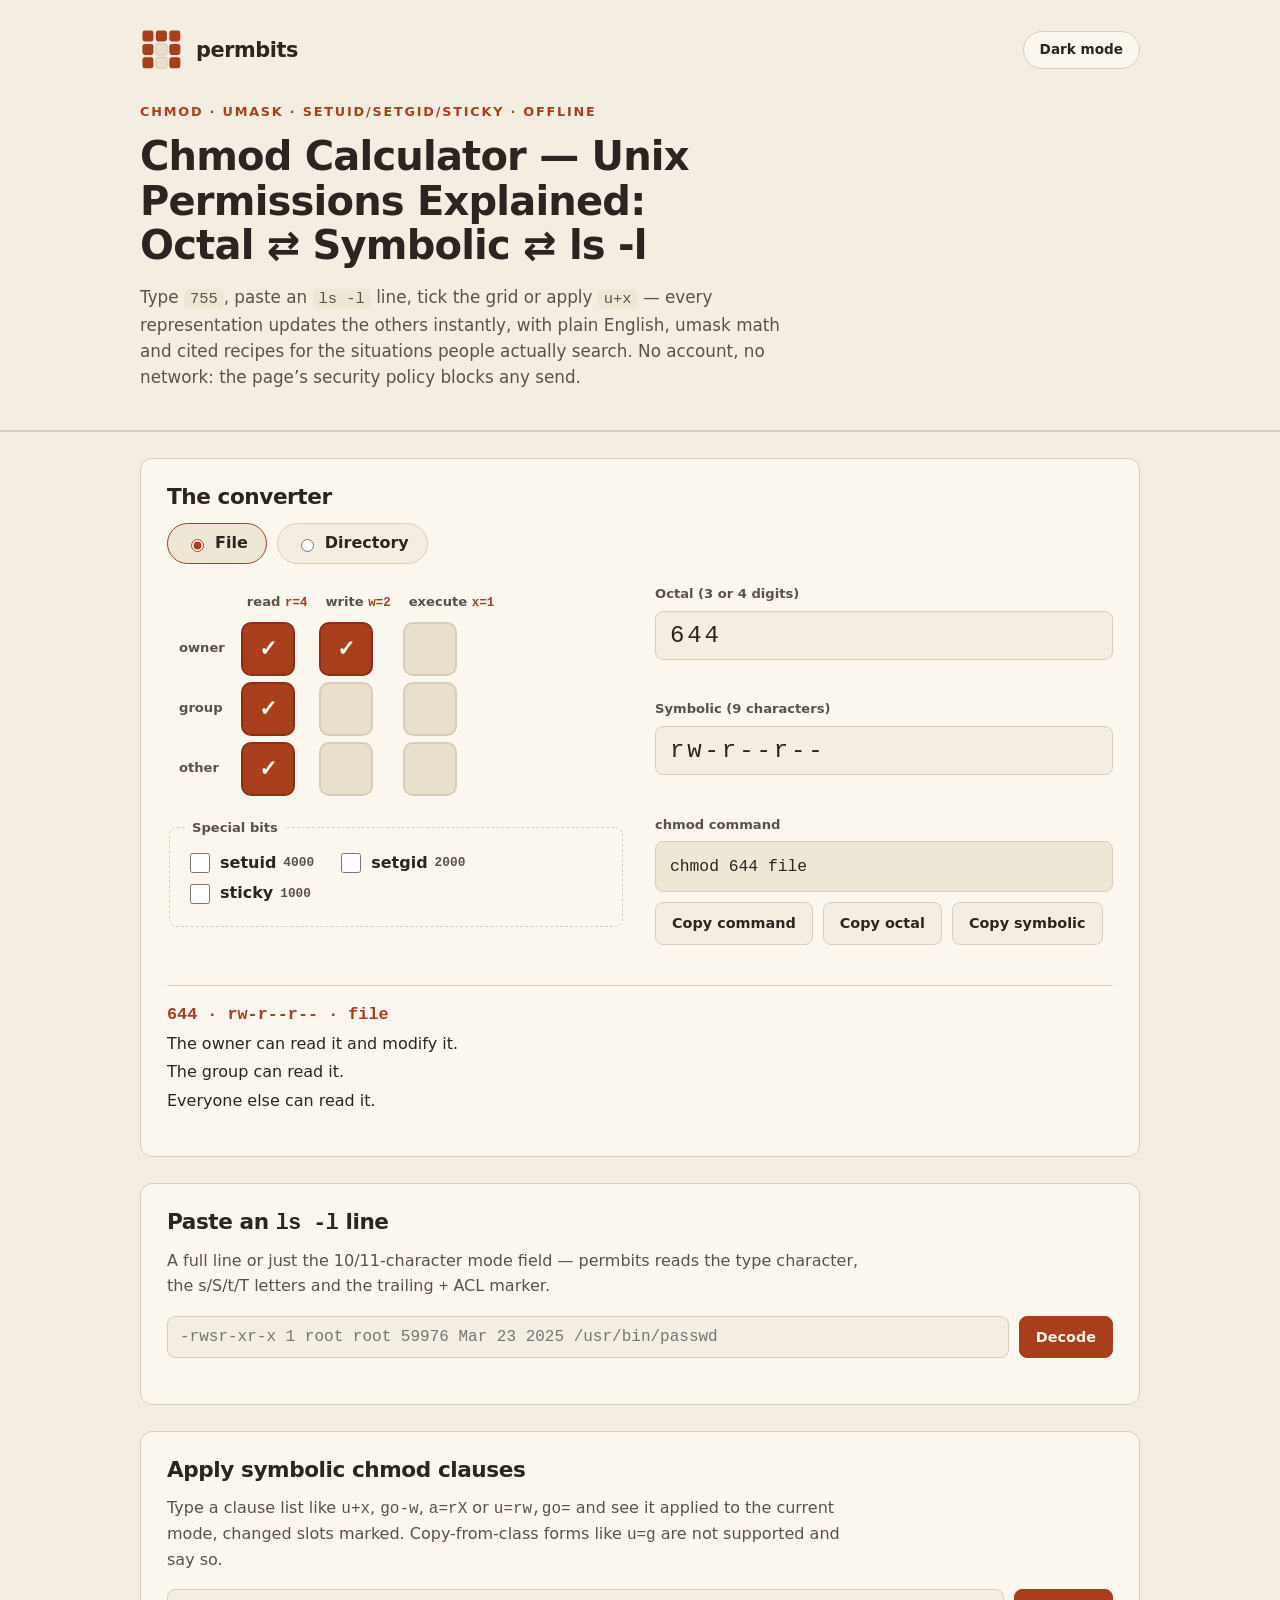
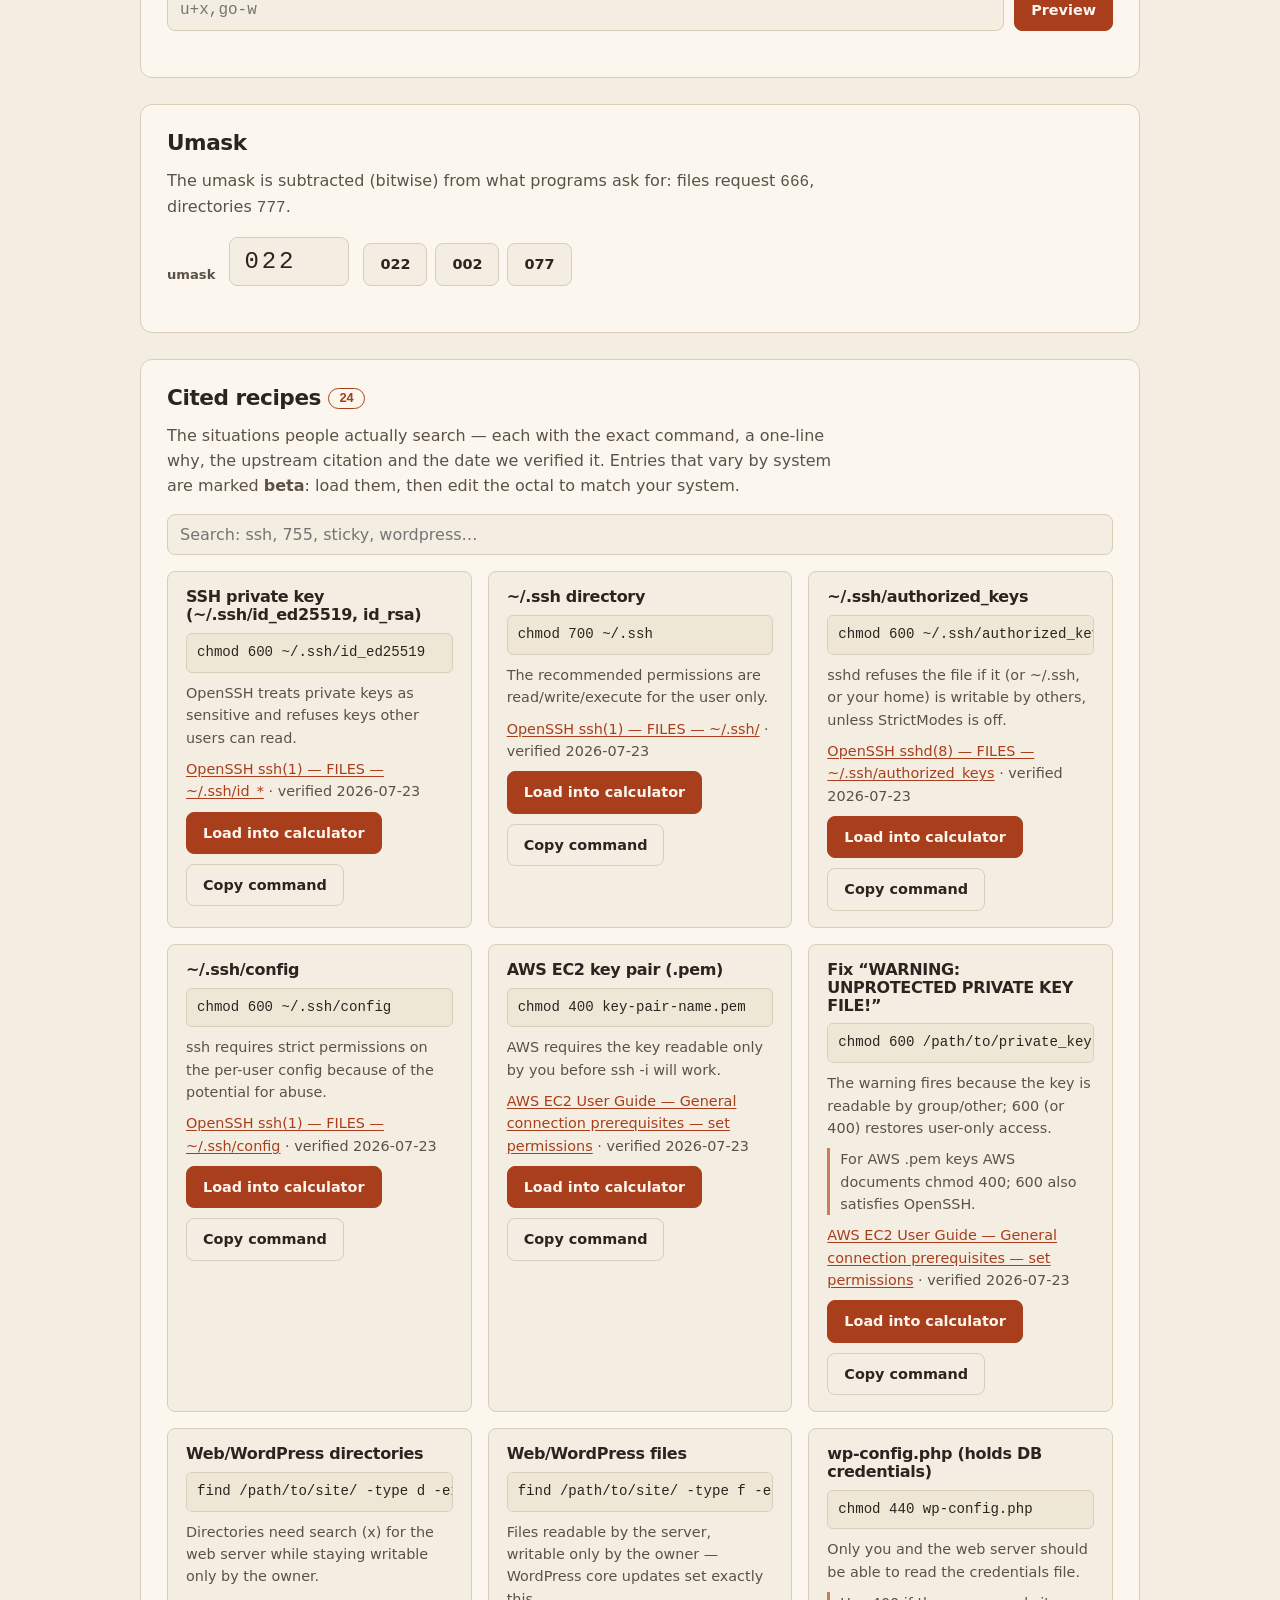
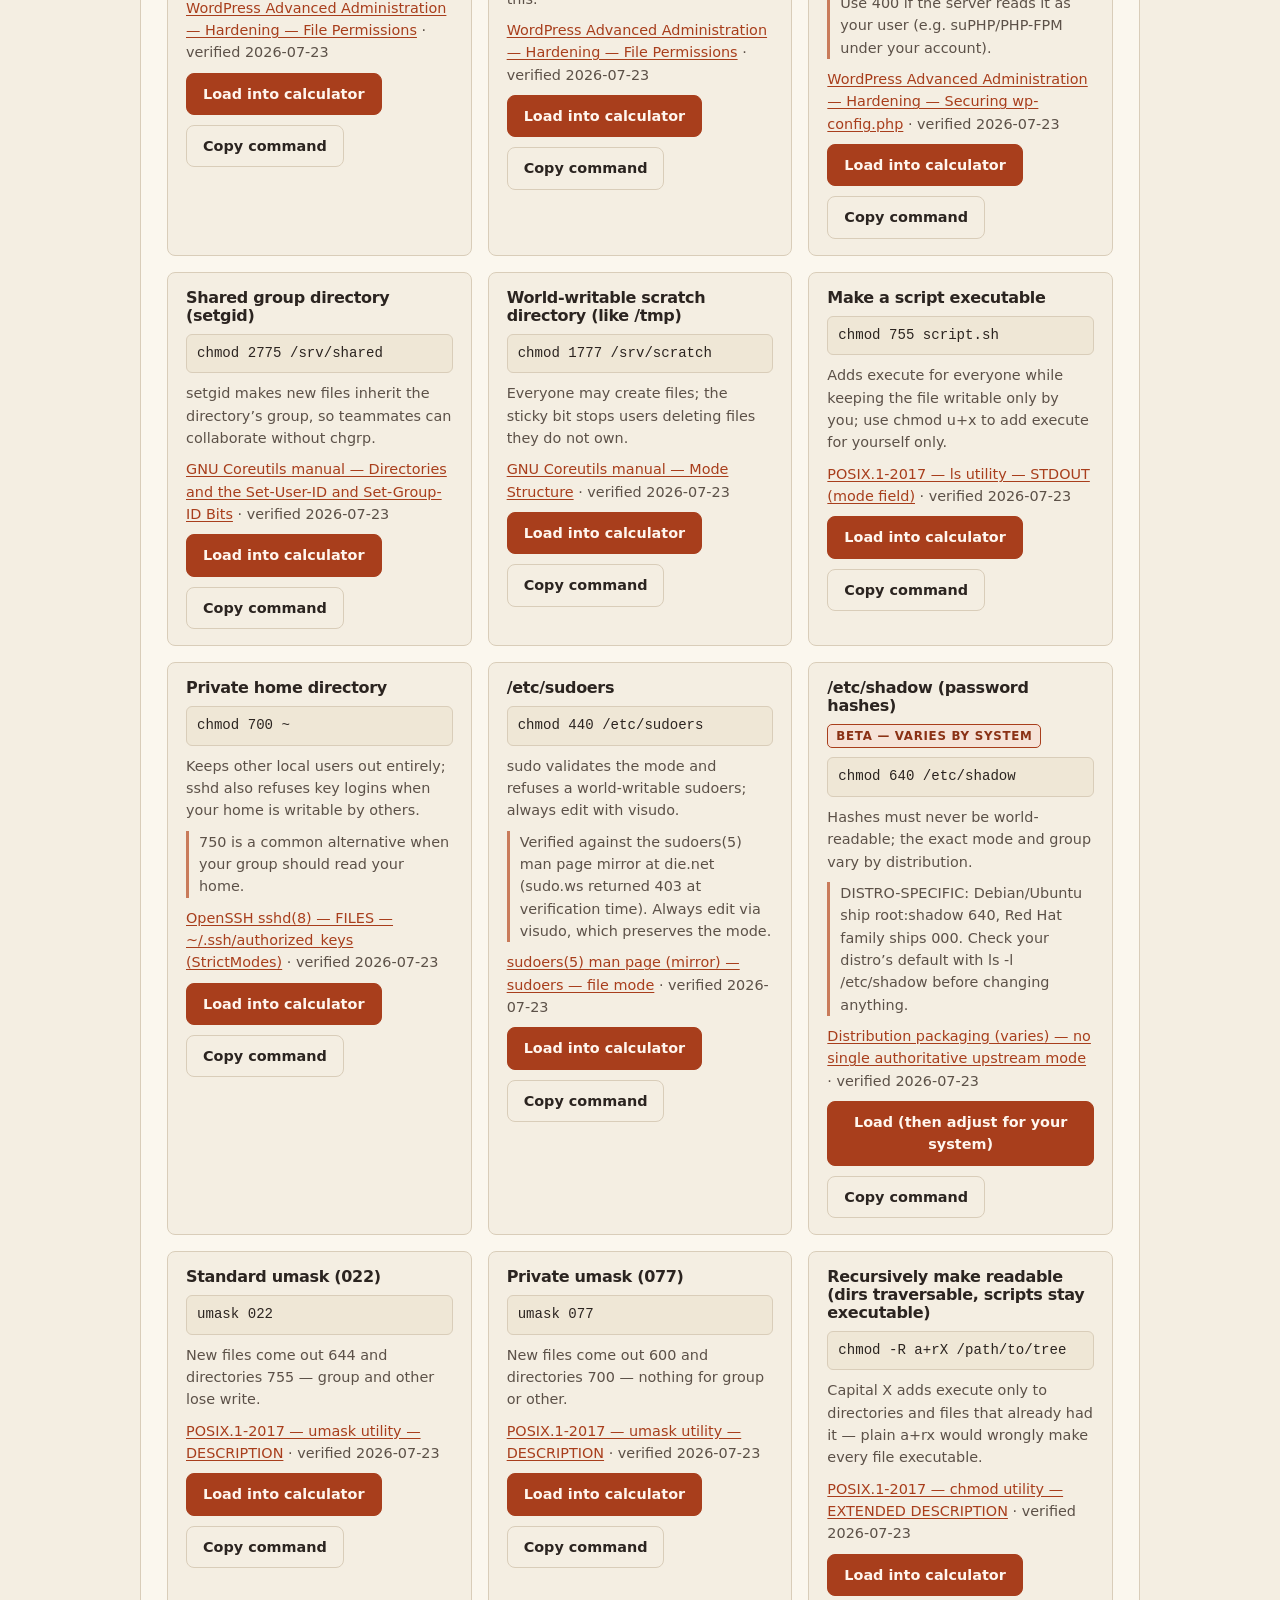
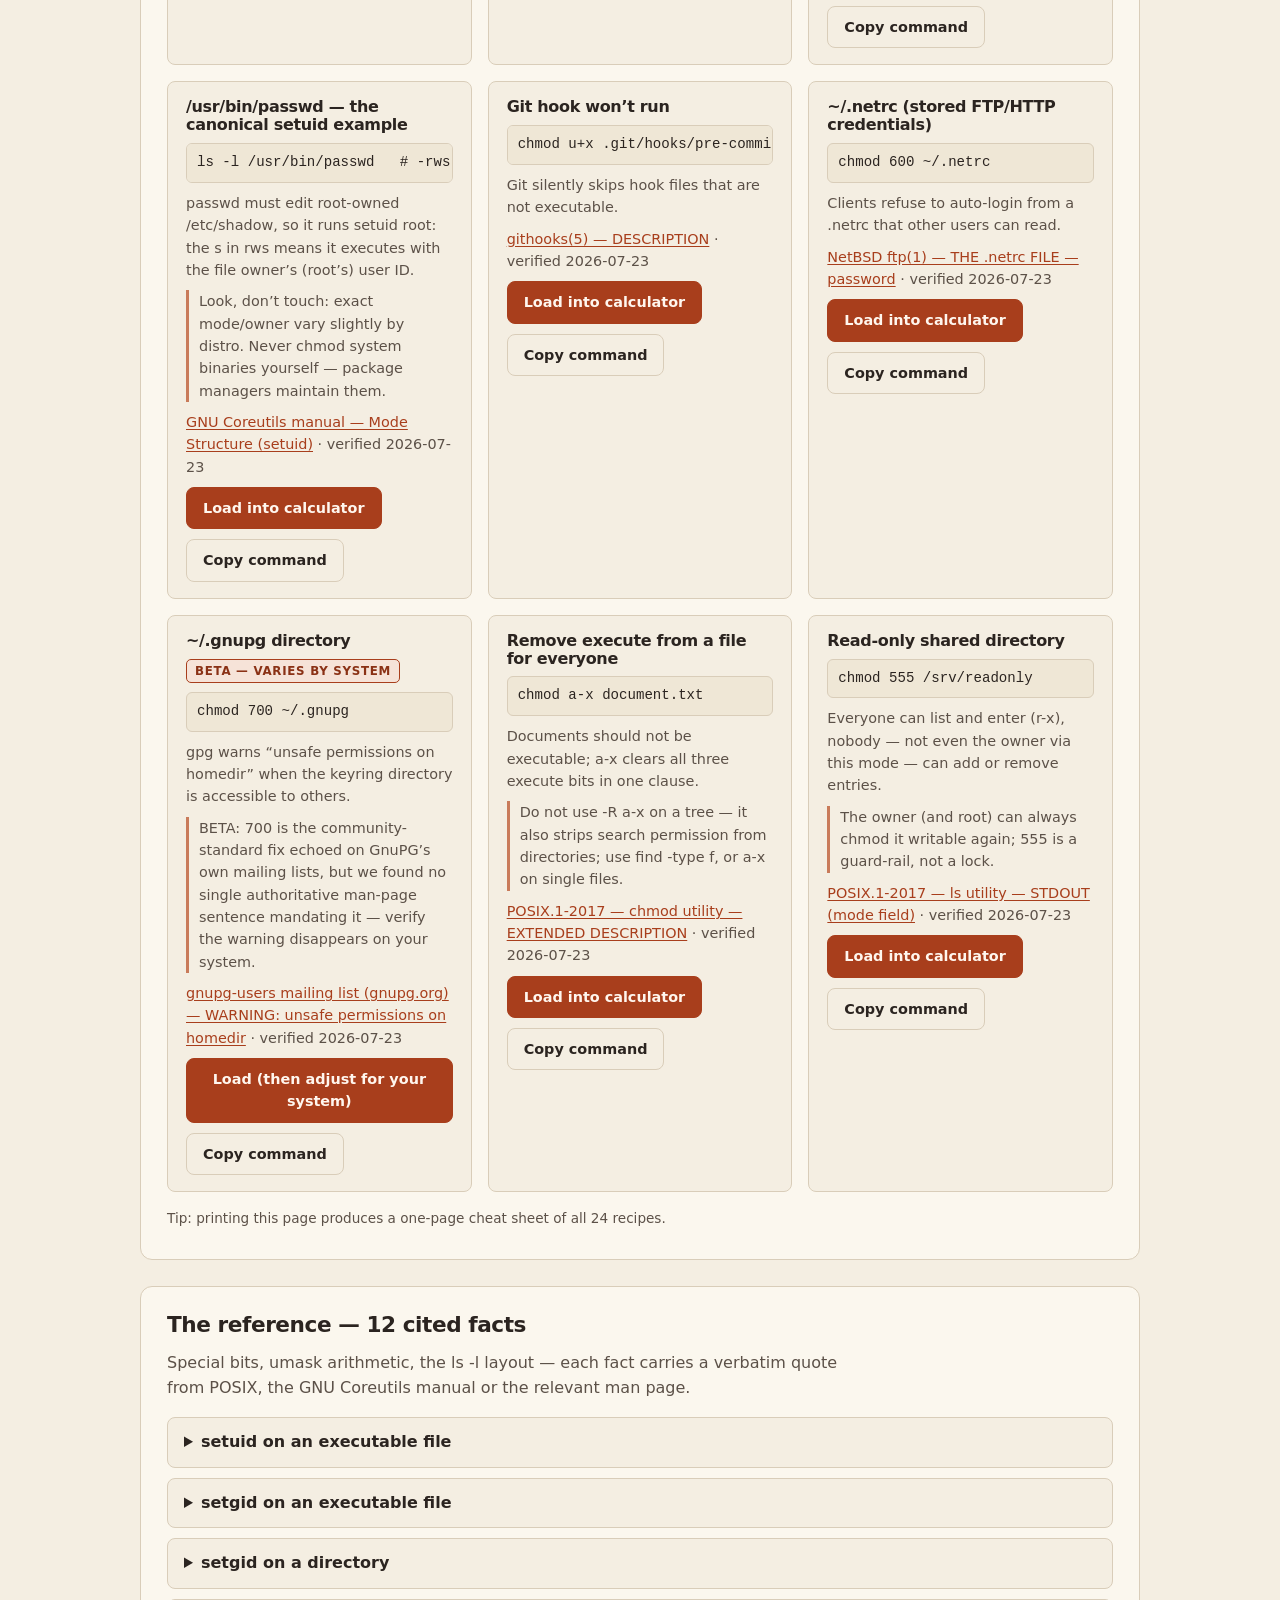
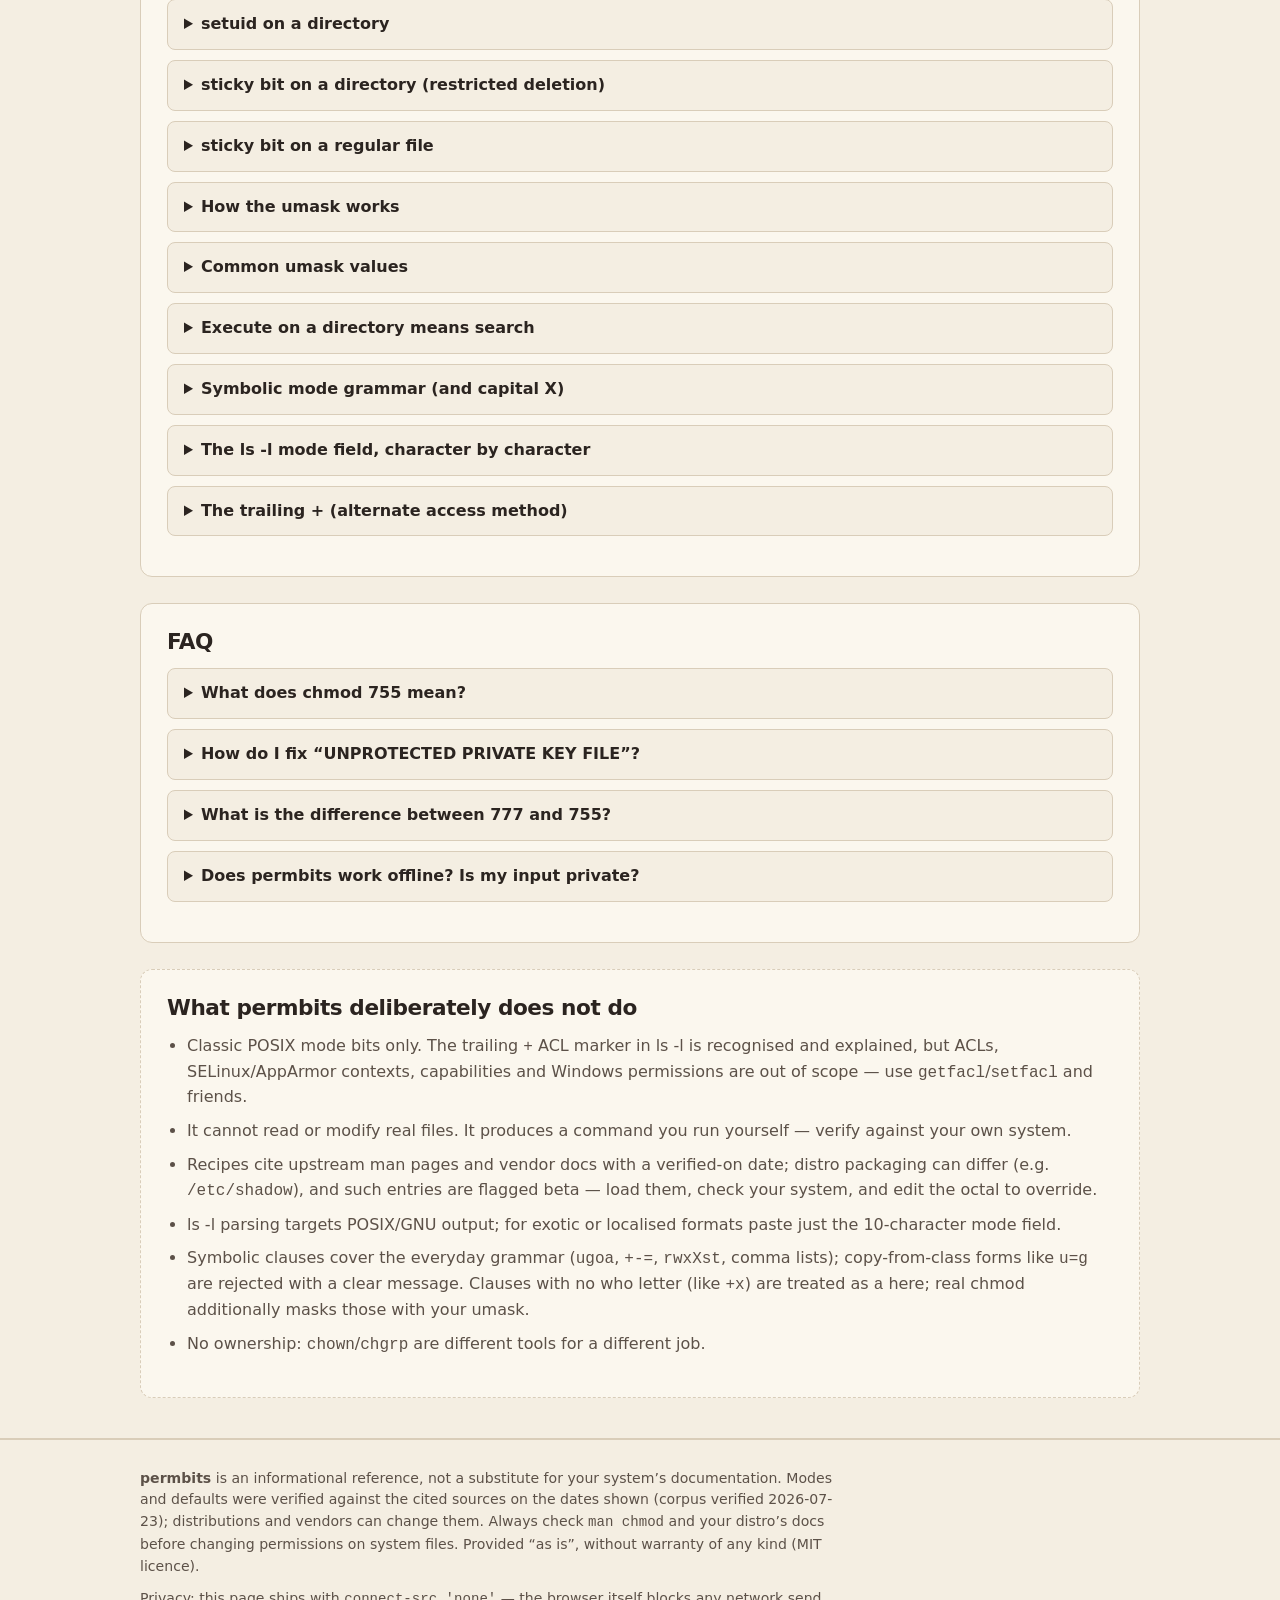
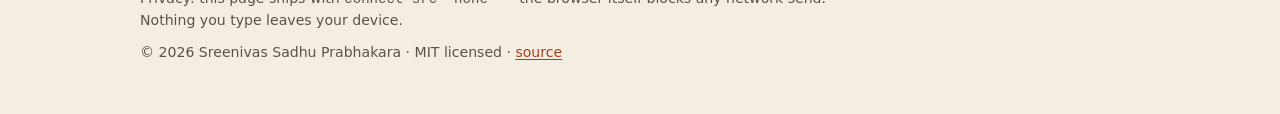
==== index.html @ 1fb87dc8 "permbits: initial build Chmod calculator — octal ⇄ symbolic ⇄ checkbox grid ⇄ pasted ls -l, with uma" ====
<!doctype html>
<html lang="en">
<head>
  <meta charset="utf-8">
  <meta name="viewport" content="width=device-width, initial-scale=1">
  <meta http-equiv="Content-Security-Policy" content="default-src 'self'; connect-src 'none'; img-src 'self' data:; base-uri 'none'; form-action 'none'; frame-ancestors 'none'; object-src 'none'">
  <title>permbits — chmod calculator: octal ⇄ symbolic ⇄ ls -l, umask &amp; cited recipes</title>
  <meta name="description" content="Chmod calculator that converts every direction — octal, symbolic, checkbox grid and pasted ls -l — with umask math, setuid/setgid/sticky bits and 24 cited permission recipes. Works fully offline.">
  <meta name="color-scheme" content="light dark">
  <link rel="canonical" href="https://sreenivas-sadhu-prabhakara.github.io/permbits/">
  <meta name="robots" content="index, follow, max-image-preview:large">
  <meta name="author" content="Sreenivas Sadhu Prabhakara">
  <meta name="keywords" content="chmod calculator, chmod 755 meaning, unix file permissions, ls -l explained, umask calculator, chmod 777, setuid setgid sticky bit, unprotected private key file, chmod 400 pem, symbolic chmod, octal permissions">
  <meta name="theme-color" content="#221B15" media="(prefers-color-scheme: dark)">
  <meta name="theme-color" content="#F4EEE2" media="(prefers-color-scheme: light)">

  <!-- Open Graph -->
  <meta property="og:type" content="website">
  <meta property="og:site_name" content="permbits">
  <meta property="og:title" content="permbits — chmod calculator: octal ⇄ symbolic ⇄ ls -l">
  <meta property="og:description" content="Convert Unix permissions in every direction, decode any ls -l line, do umask math and grab cited chmod recipes — offline, no tracking.">
  <meta property="og:url" content="https://sreenivas-sadhu-prabhakara.github.io/permbits/">
  <meta property="og:locale" content="en_US">
  <meta property="og:image" content="https://sreenivas-sadhu-prabhakara.github.io/permbits/og-image.png">
  <meta property="og:image:width" content="1200">
  <meta property="og:image:height" content="630">
  <meta property="og:image:alt" content="permbits — a 3×3 permission bit grid showing 755 beside rwxr-xr-x">

  <!-- Twitter -->
  <meta name="twitter:card" content="summary_large_image">
  <meta name="twitter:title" content="permbits — chmod calculator: octal ⇄ symbolic ⇄ ls -l">
  <meta name="twitter:description" content="Convert Unix permissions in every direction, decode any ls -l line, do umask math and grab cited chmod recipes — offline, no tracking.">
  <meta name="twitter:image" content="https://sreenivas-sadhu-prabhakara.github.io/permbits/og-image.png">
  <meta name="twitter:image:alt" content="permbits — a 3×3 permission bit grid showing 755 beside rwxr-xr-x">

  <link rel="stylesheet" href="styles.css">
  <link rel="icon" href="favicon.svg" type="image/svg+xml">
  <link rel="apple-touch-icon" href="apple-touch-icon.png">
  <link rel="manifest" href="manifest.webmanifest">

  <!-- Structured data (data blocks; not executable script) -->
  <script type="application/ld+json">
  {
    "@context": "https://schema.org",
    "@type": "WebApplication",
    "name": "permbits",
    "description": "A chmod calculator that converts Unix file permissions in every direction — octal, symbolic string, checkbox grid and pasted ls -l — with umask arithmetic, setuid/setgid/sticky bits and 24 cited permission recipes. Runs fully offline.",
    "url": "https://sreenivas-sadhu-prabhakara.github.io/permbits/",
    "applicationCategory": "DeveloperApplication",
    "operatingSystem": "Any (modern web browser)",
    "browserRequirements": "Requires a modern web browser with JavaScript enabled.",
    "isAccessibleForFree": true,
    "offers": { "@type": "Offer", "price": "0", "priceCurrency": "USD" },
    "license": "https://opensource.org/licenses/MIT",
    "author": { "@type": "Person", "name": "Sreenivas Sadhu Prabhakara" },
    "softwareVersion": "0.1.0",
    "featureList": [
      "Four-way live converter: octal, 9-char symbolic, checkbox grid, chmod command",
      "ls -l paste parser with setuid/setgid/sticky and ACL-marker detection",
      "Symbolic chmod clause applier (u+x, go-w, a=rX) with before/after diff",
      "Umask panel with the 666/777 arithmetic shown",
      "24 hand-verified permission recipes with source citations",
      "Plain-English explanation and risk warnings for any mode",
      "Printable one-page cheat sheet",
      "Runs 100% offline in your browser"
    ]
  }
  </script>
  <script type="application/ld+json">
  {
    "@context": "https://schema.org",
    "@type": "FAQPage",
    "mainEntity": [
      {
        "@type": "Question",
        "name": "What does chmod 755 mean?",
        "acceptedAnswer": {
          "@type": "Answer",
          "text": "755 is rwxr-xr-x: the owner can read, write and execute; the group and everyone else can read and execute but not write. On a directory, execute means permission to enter and traverse it. It is the standard mode for web directories and executable scripts."
        }
      },
      {
        "@type": "Question",
        "name": "How do I fix the SSH error 'UNPROTECTED PRIVATE KEY FILE'?",
        "acceptedAnswer": {
          "@type": "Answer",
          "text": "Run chmod 600 on the key file (chmod 400 for AWS .pem keys). OpenSSH refuses private keys that other users can read; 600 makes the key readable and writable by you alone, which clears the warning."
        }
      },
      {
        "@type": "Question",
        "name": "What is the difference between chmod 777 and 755?",
        "acceptedAnswer": {
          "@type": "Answer",
          "text": "777 gives read, write and execute to everyone, so any local user or process can modify the file — almost never safe. 755 keeps write for the owner only while still letting everyone read and execute. If you are tempted by 777 to fix a web server error, the real fix is usually ownership, not permissions."
        }
      },
      {
        "@type": "Question",
        "name": "Does permbits work offline and is my input private?",
        "acceptedAnswer": {
          "@type": "Answer",
          "text": "Yes. permbits is a static page with a Content-Security-Policy of connect-src 'none' — the browser itself blocks any network send. Everything you type stays on your device; the only storage is your browser's localStorage for your last mode and recent recipes."
        }
      }
    ]
  }
  </script>
</head>
<body>
  <a class="skip-link" href="#converter">Skip to the calculator</a>

  <header class="hero">
    <div class="wrap hero__inner">
      <div class="hero__top">
        <div class="brand" aria-hidden="true">
          <svg class="brand__mark" viewBox="0 0 36 36" role="presentation">
            <rect x="2"  y="2"  width="9" height="9" rx="2" class="bm-on"/>
            <rect x="13" y="2"  width="9" height="9" rx="2" class="bm-on"/>
            <rect x="24" y="2"  width="9" height="9" rx="2" class="bm-on"/>
            <rect x="2"  y="13" width="9" height="9" rx="2" class="bm-on"/>
            <rect x="13" y="13" width="9" height="9" rx="2" class="bm-off"/>
            <rect x="24" y="13" width="9" height="9" rx="2" class="bm-on"/>
            <rect x="2"  y="24" width="9" height="9" rx="2" class="bm-on"/>
            <rect x="13" y="24" width="9" height="9" rx="2" class="bm-off"/>
            <rect x="24" y="24" width="9" height="9" rx="2" class="bm-on"/>
          </svg>
          <span class="brand__name">permbits</span>
        </div>
        <button type="button" id="theme-toggle" class="theme-toggle" aria-pressed="false">Dark mode</button>
      </div>
      <p class="eyebrow">chmod &middot; umask &middot; setuid/setgid/sticky &middot; offline</p>
      <h1>Chmod Calculator — Unix Permissions Explained: Octal ⇄ Symbolic ⇄ ls&nbsp;-l</h1>
      <p class="lede">Type <code>755</code>, paste an <code>ls -l</code> line, tick the grid or apply <code>u+x</code> — every
      representation updates the others instantly, with plain English, umask math and cited recipes for the situations
      people actually search. No account, no network: the page’s security policy blocks any send.</p>
    </div>
  </header>

  <main class="wrap">
    <!-- ================= CONVERTER HUB ================= -->
    <section id="converter" class="card" aria-labelledby="converter-h">
      <h2 id="converter-h">The converter</h2>

      <div class="kind-switch" role="radiogroup" aria-label="Interpret mode as a file or a directory">
        <label class="kind-opt"><input type="radio" name="kind" id="kind-file" value="file" checked> <span>File</span></label>
        <label class="kind-opt"><input type="radio" name="kind" id="kind-dir" value="dir"> <span>Directory</span></label>
      </div>

      <div class="hub">
        <div class="hub__grid">
          <table class="bitgrid" aria-label="Permission bit grid">
            <thead>
              <tr><td></td><th scope="col">read <span class="mono">r=4</span></th><th scope="col">write <span class="mono">w=2</span></th><th scope="col" id="x-head">execute <span class="mono">x=1</span></th></tr>
            </thead>
            <tbody>
              <tr><th scope="row">owner</th>
                <td><input type="checkbox" id="b-ur" data-bit="256" aria-label="owner read"></td>
                <td><input type="checkbox" id="b-uw" data-bit="128" aria-label="owner write"></td>
                <td><input type="checkbox" id="b-ux" data-bit="64" aria-label="owner execute"></td></tr>
              <tr><th scope="row">group</th>
                <td><input type="checkbox" id="b-gr" data-bit="32" aria-label="group read"></td>
                <td><input type="checkbox" id="b-gw" data-bit="16" aria-label="group write"></td>
                <td><input type="checkbox" id="b-gx" data-bit="8" aria-label="group execute"></td></tr>
              <tr><th scope="row">other</th>
                <td><input type="checkbox" id="b-or" data-bit="4" aria-label="other read"></td>
                <td><input type="checkbox" id="b-ow" data-bit="2" aria-label="other write"></td>
                <td><input type="checkbox" id="b-ox" data-bit="1" aria-label="other execute"></td></tr>
            </tbody>
          </table>

          <fieldset class="specials">
            <legend>Special bits</legend>
            <label><input type="checkbox" id="b-setuid" data-bit="2048"> setuid <span class="mono">4000</span></label>
            <label><input type="checkbox" id="b-setgid" data-bit="1024"> setgid <span class="mono">2000</span></label>
            <label><input type="checkbox" id="b-sticky" data-bit="512"> sticky <span class="mono">1000</span></label>
          </fieldset>
        </div>

        <div class="hub__fields">
          <div class="field">
            <label for="octal-in">Octal (3 or 4 digits)</label>
            <input type="text" id="octal-in" class="mono big" inputmode="numeric" autocomplete="off" spellcheck="false" maxlength="4" value="644">
            <p class="field-err" id="octal-err" role="status"></p>
          </div>
          <div class="field">
            <label for="sym-in">Symbolic (9 characters)</label>
            <input type="text" id="sym-in" class="mono big" autocomplete="off" spellcheck="false" maxlength="9" value="rw-r--r--">
            <p class="field-err" id="sym-err" role="status"></p>
          </div>
          <div class="field">
            <span class="field-label" id="cmd-label">chmod command</span>
            <div class="cmdrow">
              <code class="cmd mono" id="cmd-out" aria-labelledby="cmd-label">chmod 644 file</code>
            </div>
            <div class="copyrow">
              <button type="button" class="btn" id="copy-cmd">Copy command</button>
              <button type="button" class="btn" id="copy-octal">Copy octal</button>
              <button type="button" class="btn" id="copy-sym">Copy symbolic</button>
              <span class="copy-note" id="copy-note" aria-live="polite"></span>
            </div>
          </div>
        </div>
      </div>

      <div class="explain" id="explain" aria-live="polite"></div>
      <div class="warnings" id="warnings" aria-live="polite"></div>
    </section>

    <!-- ================= LS -L PARSER ================= -->
    <section id="lsparse" class="card" aria-labelledby="lsparse-h">
      <h2 id="lsparse-h">Paste an <span class="mono">ls -l</span> line</h2>
      <p class="section-lede">A full line or just the 10/11-character mode field — permbits reads the type character,
      the s/S/t/T letters and the trailing <span class="mono">+</span> ACL marker.</p>
      <div class="lsrow">
        <label class="visually-hidden" for="ls-in">ls -l line or mode field</label>
        <input type="text" id="ls-in" class="mono" autocomplete="off" spellcheck="false"
               placeholder="-rwsr-xr-x 1 root root 59976 Mar 23 2025 /usr/bin/passwd">
        <button type="button" class="btn btn--primary" id="ls-parse">Decode</button>
      </div>
      <div id="ls-out" aria-live="polite"></div>
    </section>

    <!-- ================= CLAUSE APPLIER ================= -->
    <section id="clauses" class="card" aria-labelledby="clauses-h">
      <h2 id="clauses-h">Apply symbolic chmod clauses</h2>
      <p class="section-lede">Type a clause list like <span class="mono">u+x</span>, <span class="mono">go-w</span>,
      <span class="mono">a=rX</span> or <span class="mono">u=rw,go=</span> and see it applied to the current mode,
      changed slots marked. Copy-from-class forms like <span class="mono">u=g</span> are not supported and say so.</p>
      <div class="lsrow">
        <label class="visually-hidden" for="clause-in">chmod clause list</label>
        <input type="text" id="clause-in" class="mono" autocomplete="off" spellcheck="false" placeholder="u+x,go-w">
        <button type="button" class="btn btn--primary" id="clause-apply">Preview</button>
      </div>
      <div id="clause-out" aria-live="polite"></div>
    </section>

    <!-- ================= UMASK ================= -->
    <section id="umask" class="card" aria-labelledby="umask-h">
      <h2 id="umask-h">Umask</h2>
      <p class="section-lede">The umask is subtracted (bitwise) from what programs ask for: files request
      <span class="mono">666</span>, directories <span class="mono">777</span>.</p>
      <div class="umaskrow">
        <label for="umask-in">umask</label>
        <input type="text" id="umask-in" class="mono big" inputmode="numeric" autocomplete="off" spellcheck="false" maxlength="4" value="022">
        <div class="umask-presets" role="group" aria-label="Common umasks">
          <button type="button" class="btn" data-umask="022">022</button>
          <button type="button" class="btn" data-umask="002">002</button>
          <button type="button" class="btn" data-umask="077">077</button>
        </div>
      </div>
      <div id="umask-out" aria-live="polite"></div>
    </section>

    <!-- ================= RECIPES ================= -->
    <section id="recipes" class="card" aria-labelledby="recipes-h">
      <h2 id="recipes-h">Cited recipes <span class="count-badge" id="recipe-count"></span></h2>
      <p class="section-lede">The situations people actually search — each with the exact command, a one-line why,
      the upstream citation and the date we verified it. Entries that vary by system are marked
      <strong>beta</strong>: load them, then edit the octal to match your system.</p>
      <div class="lsrow">
        <label class="visually-hidden" for="recipe-search">Search recipes</label>
        <input type="search" id="recipe-search" autocomplete="off" placeholder="Search: ssh, 755, sticky, wordpress…">
      </div>
      <div id="recent-recipes" class="recent" hidden>
        <span class="recent__label">Recently used:</span>
        <span id="recent-list"></span>
      </div>
      <div id="recipe-list" class="recipe-list"></div>
      <p class="print-hint">Tip: printing this page produces a one-page cheat sheet of all 24 recipes.</p>
    </section>

    <!-- ================= CONCEPTS ================= -->
    <section id="concepts" class="card" aria-labelledby="concepts-h">
      <h2 id="concepts-h">The reference — 12 cited facts</h2>
      <p class="section-lede">Special bits, umask arithmetic, the ls&nbsp;-l layout — each fact carries a verbatim quote
      from POSIX, the GNU Coreutils manual or the relevant man page.</p>
      <div id="concept-list" class="concept-list"></div>
    </section>

    <!-- ================= FAQ ================= -->
    <section id="faq" class="card" aria-labelledby="faq-h">
      <h2 id="faq-h">FAQ</h2>
      <details><summary>What does chmod 755 mean?</summary>
        <p>755 is <span class="mono">rwxr-xr-x</span>: the owner can read, write and execute; group and others can read
        and execute but not write. On a directory, execute means permission to enter and traverse it. It is the standard
        mode for web directories and executable scripts.</p></details>
      <details><summary>How do I fix “UNPROTECTED PRIVATE KEY FILE”?</summary>
        <p>Run <span class="mono">chmod 600</span> on the key (<span class="mono">chmod 400</span> for AWS .pem keys).
        OpenSSH refuses private keys other users can read. The recipe above cites the exact upstream wording.</p></details>
      <details><summary>What is the difference between 777 and 755?</summary>
        <p>777 lets every local user write to the file — almost never safe, and permbits flags it. 755 keeps write for
        the owner only. If 777 “fixes” a web-server error, the real problem is usually ownership, not permissions.</p></details>
      <details><summary>Does permbits work offline? Is my input private?</summary>
        <p>Yes. This is a static page whose Content-Security-Policy is <span class="mono">connect-src 'none'</span> —
        the browser itself blocks any network send. Your input never leaves this device; only your last mode and recent
        recipes are kept in this browser’s localStorage.</p></details>
    </section>

    <!-- ================= HONEST LIMITS ================= -->
    <section id="limits" class="card card--limits" aria-labelledby="limits-h">
      <h2 id="limits-h">What permbits deliberately does not do</h2>
      <ul class="limits">
        <li>Classic POSIX mode bits only. The trailing <span class="mono">+</span> ACL marker in ls&nbsp;-l is recognised
            and explained, but ACLs, SELinux/AppArmor contexts, capabilities and Windows permissions are out of scope —
            use <span class="mono">getfacl</span>/<span class="mono">setfacl</span> and friends.</li>
        <li>It cannot read or modify real files. It produces a command you run yourself — verify against your own system.</li>
        <li>Recipes cite upstream man pages and vendor docs with a verified-on date; distro packaging can differ
            (e.g. <span class="mono">/etc/shadow</span>), and such entries are flagged beta — load them, check your
            system, and edit the octal to override.</li>
        <li>ls&nbsp;-l parsing targets POSIX/GNU output; for exotic or localised formats paste just the 10-character mode field.</li>
        <li>Symbolic clauses cover the everyday grammar (<span class="mono">ugoa</span>, <span class="mono">+-=</span>,
            <span class="mono">rwxXst</span>, comma lists); copy-from-class forms like <span class="mono">u=g</span> are
            rejected with a clear message. Clauses with no who letter (like <span class="mono">+x</span>) are treated as
            <span class="mono">a</span> here; real chmod additionally masks those with your umask.</li>
        <li>No ownership: <span class="mono">chown</span>/<span class="mono">chgrp</span> are different tools for a different job.</li>
      </ul>
    </section>
  </main>

  <footer class="footer">
    <div class="wrap">
      <p><strong>permbits</strong> is an informational reference, not a substitute for your system’s documentation.
      Modes and defaults were verified against the cited sources on the dates shown (corpus verified 2026-07-23);
      distributions and vendors can change them. Always check <span class="mono">man chmod</span> and your distro’s
      docs before changing permissions on system files. Provided “as is”, without warranty of any kind (MIT licence).</p>
      <p>Privacy: this page ships with <span class="mono">connect-src 'none'</span> — the browser itself blocks any
      network send. Nothing you type leaves your device.</p>
      <p>© 2026 Sreenivas Sadhu Prabhakara · MIT licensed · <a href="https://github.com/Sreenivas-Sadhu-Prabhakara/permbits">source</a></p>
    </div>
  </footer>

  <script src="data/engine.js"></script>
  <script src="data/corpus.js"></script>
  <script src="app.js"></script>
</body>
</html>
---- styles.css ----
/* ============================================================
   permbits — rust-on-oatmeal. The 3×3 bit grid is the identity.
   Light: warm linen ground, ink text, deep rust for SET bits.
   Dark: roasted umber ground, linen text, ember rust.
   ============================================================ */

:root {
  --bg:        #F4EEE2;
  --bg2:       #FBF7EE;
  --ink:       #2B2420;
  --ink-soft:  #5C5148;
  --line:      #D9CDB9;
  --rust:      #A83E1C;
  --rust-deep: #8A3115;
  --clay:      #C97B5A;
  --cell-off:  #E8DFCC;
  --warn-bg:   #F6E3D8;
  --code-bg:   #EFE7D6;
  --focus:     #A83E1C;
  --on-rust:   #FFF6EE;

  --sans: system-ui, -apple-system, "Segoe UI", Roboto, Helvetica, Arial, sans-serif;
  --mono: ui-monospace, "SF Mono", Menlo, Consolas, "Liberation Mono", monospace;
  --radius: 12px;
  --radius-sm: 8px;
  --wrap: 1040px;
}

[data-theme="dark"] {
  --bg:        #221B15;
  --bg2:       #2C231B;
  --ink:       #EFE6D6;
  --ink-soft:  #C4B5A0;
  --line:      #4A3B2D;
  --rust:      #E2653A;
  --rust-deep: #EE7B52;
  --clay:      #C97B5A;
  --cell-off:  #382D22;
  --warn-bg:   #46281B;
  --code-bg:   #322820;
  --focus:     #E2653A;
  --on-rust:   #221B15;
}

@media (prefers-color-scheme: dark) {
  :root:not([data-theme="light"]) {
    --bg:        #221B15;
    --bg2:       #2C231B;
    --ink:       #EFE6D6;
    --ink-soft:  #C4B5A0;
    --line:      #4A3B2D;
    --rust:      #E2653A;
    --rust-deep: #EE7B52;
    --clay:      #C97B5A;
    --cell-off:  #382D22;
    --warn-bg:   #46281B;
    --code-bg:   #322820;
    --focus:     #E2653A;
    --on-rust:   #221B15;
  }
}

* { box-sizing: border-box; }
html { -webkit-text-size-adjust: 100%; }

body {
  margin: 0;
  background: var(--bg);
  color: var(--ink);
  font-family: var(--sans);
  font-size: 16px;
  line-height: 1.55;
  -webkit-font-smoothing: antialiased;
}

h1, h2, h3 { margin: 0; font-weight: 750; letter-spacing: -0.02em; line-height: 1.12; }
p { margin: 0; }
code { font-family: var(--mono); }
.mono { font-family: var(--mono); font-variant-numeric: tabular-nums; }
a { color: var(--rust); text-underline-offset: 2px; }
a:hover { color: var(--rust-deep); }

.wrap { max-width: var(--wrap); margin: 0 auto; padding: 0 20px; }

/* focus — always visible */
:focus-visible {
  outline: 3px solid var(--focus);
  outline-offset: 2px;
  border-radius: 3px;
}

.skip-link {
  position: absolute; left: -9999px; top: 0;
  background: var(--rust); color: var(--on-rust);
  padding: 10px 18px; border-radius: 0 0 var(--radius-sm) 0;
  font-weight: 650; z-index: 10;
}
.skip-link:focus { left: 0; }

.visually-hidden {
  position: absolute; width: 1px; height: 1px;
  margin: -1px; padding: 0; overflow: hidden;
  clip: rect(0 0 0 0); white-space: nowrap; border: 0;
}

/* ---------------- hero ---------------- */
.hero { border-bottom: 2px solid var(--line); padding: 28px 0 40px; }
.hero__top { display: flex; justify-content: space-between; align-items: center; gap: 16px; margin-bottom: 30px; }
.brand { display: flex; align-items: center; gap: 12px; }
.brand__mark { width: 44px; height: 44px; }
.bm-on  { fill: var(--rust); }
.bm-off { fill: var(--cell-off); stroke: var(--line); stroke-width: 1; }
.brand__name { font-weight: 800; font-size: 1.3rem; letter-spacing: -0.02em; }

.theme-toggle {
  font: inherit; font-size: 0.85rem; font-weight: 600;
  background: var(--bg2); color: var(--ink);
  border: 1px solid var(--line); border-radius: 999px;
  padding: 7px 16px; cursor: pointer;
}
.theme-toggle:hover { border-color: var(--rust); }

.eyebrow {
  font-size: 0.8rem; font-weight: 700; letter-spacing: 0.14em;
  text-transform: uppercase; color: var(--rust); margin-bottom: 12px;
}
h1 { font-size: clamp(1.55rem, 3.6vw, 2.5rem); max-width: 22ch; }
h1, .lede { margin-bottom: 0; }
.lede { margin-top: 16px; max-width: 62ch; color: var(--ink-soft); font-size: 1.05rem; }
.lede code { background: var(--code-bg); padding: 1px 6px; border-radius: 5px; font-size: 0.92em; }

/* ---------------- cards ---------------- */
.card {
  background: var(--bg2);
  border: 1px solid var(--line);
  border-radius: var(--radius);
  padding: 26px 26px 30px;
  margin: 26px 0;
}
.card h2 { font-size: 1.35rem; margin-bottom: 14px; }
.section-lede { color: var(--ink-soft); max-width: 68ch; margin-bottom: 16px; }

/* ---------------- converter hub ---------------- */
.kind-switch { display: flex; gap: 10px; margin-bottom: 20px; }
.kind-opt {
  display: inline-flex; align-items: center; gap: 8px;
  border: 1px solid var(--line); border-radius: 999px;
  padding: 7px 18px; cursor: pointer; font-weight: 600;
  background: var(--bg);
}
.kind-opt:has(input:checked) { border-color: var(--rust); background: var(--code-bg); }
.kind-opt input { accent-color: var(--rust); }

.hub { display: grid; grid-template-columns: minmax(280px, 1fr) minmax(260px, 1fr); gap: 30px; }
@media (max-width: 760px) { .hub { grid-template-columns: 1fr; } }

.bitgrid { border-collapse: separate; border-spacing: 6px; }
.bitgrid th { font-size: 0.82rem; font-weight: 650; color: var(--ink-soft); text-align: left; padding: 2px 6px; }
.bitgrid th .mono { color: var(--rust); font-size: 0.78rem; }
.bitgrid tbody th { padding-right: 10px; }
.bitgrid td { padding: 0; }
.bitgrid tbody td input {
  appearance: none; -webkit-appearance: none;
  width: 54px; height: 54px; margin: 0; display: block;
  background: var(--cell-off);
  border: 2px solid var(--line);
  border-radius: 10px; cursor: pointer;
  position: relative;
}
.bitgrid tbody td input:checked { background: var(--rust); border-color: var(--rust-deep); }
.bitgrid tbody td input:checked::after {
  content: "✓";
  position: absolute; inset: 0;
  display: grid; place-items: center;
  color: var(--on-rust); font-weight: 800; font-size: 1.35rem;
}
.bitgrid tbody td input:hover { border-color: var(--rust); }

.specials { border: 1px dashed var(--line); border-radius: var(--radius-sm); padding: 12px 16px 14px; margin-top: 16px; }
.specials legend { font-size: 0.82rem; font-weight: 700; color: var(--ink-soft); padding: 0 6px; }
.specials label { display: inline-flex; align-items: center; gap: 7px; margin-right: 18px; font-weight: 600; cursor: pointer; }
.specials .mono { color: var(--ink-soft); font-size: 0.8rem; }
.specials input { width: 20px; height: 20px; accent-color: var(--rust); }

.field { margin-bottom: 18px; }
.field label, .field-label { display: block; font-size: 0.82rem; font-weight: 700; color: var(--ink-soft); margin-bottom: 6px; }
input[type="text"], input[type="search"] {
  font-family: var(--mono);
  font-size: 1rem;
  color: var(--ink);
  background: var(--bg);
  border: 1.5px solid var(--line);
  border-radius: var(--radius-sm);
  padding: 10px 12px;
  width: 100%;
}
input[type="search"] { font-family: var(--sans); }
input.big { font-size: 1.5rem; letter-spacing: 0.12em; padding: 10px 14px; }
input:focus { border-color: var(--rust); }
.field-err { color: var(--rust-deep); font-weight: 600; font-size: 0.88rem; min-height: 1.2em; margin-top: 5px; }

.cmdrow { margin-bottom: 10px; }
.cmd {
  display: block; background: var(--code-bg);
  border: 1px solid var(--line); border-radius: var(--radius-sm);
  padding: 12px 14px; font-size: 1.02rem;
}
.copyrow { display: flex; flex-wrap: wrap; gap: 10px; align-items: center; }
.copy-note { font-size: 0.85rem; color: var(--ink-soft); font-family: var(--mono); }

.btn {
  font: inherit; font-size: 0.9rem; font-weight: 650;
  background: var(--bg); color: var(--ink);
  border: 1.5px solid var(--line); border-radius: var(--radius-sm);
  padding: 9px 16px; cursor: pointer;
}
.btn:hover { border-color: var(--rust); color: var(--rust-deep); }
.btn--primary { background: var(--rust); border-color: var(--rust); color: var(--on-rust); }
.btn--primary:hover { background: var(--rust-deep); border-color: var(--rust-deep); color: var(--on-rust); }
.btn--chip { border-radius: 999px; font-size: 0.82rem; padding: 6px 13px; }

.explain { margin-top: 22px; border-top: 1px solid var(--line); padding-top: 16px; }
.explain__head { font-weight: 700; font-size: 1.05rem; color: var(--rust); margin-bottom: 8px; }
.explain p { margin-bottom: 4px; }
.explain__special { color: var(--ink-soft); }
.explain__special::before { content: "◆ "; color: var(--clay); }

.warnings { margin-top: 12px; }
.warnbadge {
  background: var(--warn-bg);
  border: 1.5px solid var(--rust);
  border-radius: var(--radius-sm);
  padding: 10px 14px; margin-top: 8px;
  font-size: 0.95rem;
}
.warnbadge strong { color: var(--rust-deep); }

/* ---------------- ls parser / clauses ---------------- */
.lsrow { display: flex; gap: 10px; margin-bottom: 16px; }
.lsrow input { flex: 1; }
@media (max-width: 560px) { .lsrow { flex-direction: column; } }

.ls-result { border: 1px solid var(--line); border-radius: var(--radius-sm); padding: 16px 18px; background: var(--bg); }
.ls-result dl { display: grid; grid-template-columns: auto 1fr; gap: 6px 18px; margin: 0 0 14px; }
.ls-result dt { font-weight: 700; font-size: 0.85rem; color: var(--ink-soft); }
.ls-result dd { margin: 0; }

.clause-line { font-size: 1.3rem; font-family: var(--mono); margin-bottom: 10px; }
.diff .chg {
  color: var(--rust-deep); font-weight: 800;
  text-decoration: underline; text-decoration-thickness: 3px; text-underline-offset: 3px;
  background: var(--warn-bg);
  border-radius: 3px;
}

/* ---------------- umask ---------------- */
.umaskrow { display: flex; align-items: end; gap: 14px; flex-wrap: wrap; margin-bottom: 16px; }
.umaskrow label { font-size: 0.82rem; font-weight: 700; color: var(--ink-soft); }
.umaskrow input { width: 120px; }
.umask-presets { display: flex; gap: 8px; }
.umask-math__row { display: flex; align-items: center; gap: 14px; flex-wrap: wrap; margin-bottom: 8px; }
.umask-math .mono { font-size: 1.02rem; }

/* ---------------- recipes ---------------- */
.count-badge {
  font-size: 0.8rem; font-weight: 700; font-family: var(--mono);
  color: var(--rust); border: 1px solid var(--rust);
  border-radius: 999px; padding: 2px 10px; vertical-align: 3px;
}
.recent { margin-bottom: 14px; }
.recent__label { font-size: 0.85rem; font-weight: 700; color: var(--ink-soft); margin-right: 8px; }
#recent-list { display: inline-flex; gap: 8px; flex-wrap: wrap; }

.recipe-list { display: grid; grid-template-columns: repeat(auto-fill, minmax(300px, 1fr)); gap: 16px; }
.recipe {
  border: 1px solid var(--line); border-radius: var(--radius-sm);
  background: var(--bg); padding: 16px 18px;
  display: flex; flex-direction: column; gap: 9px;
}
.recipe h3 { font-size: 1rem; }
.recipe__cmd {
  display: block; background: var(--code-bg);
  border: 1px solid var(--line); border-radius: 6px;
  padding: 8px 10px; font-size: 0.88rem;
  overflow-x: auto; white-space: pre;
}
.recipe p { font-size: 0.9rem; color: var(--ink-soft); }
.recipe__caveat { border-left: 3px solid var(--clay); padding-left: 10px; }
.recipe__cite { font-size: 0.8rem; }
.beta-badge {
  align-self: flex-start;
  font-size: 0.74rem; font-weight: 800; letter-spacing: 0.06em; text-transform: uppercase;
  color: var(--rust-deep); background: var(--warn-bg);
  border: 1px solid var(--rust); border-radius: 5px; padding: 2px 8px;
}
.print-hint { margin-top: 16px; font-size: 0.85rem; color: var(--ink-soft); }

/* ---------------- concepts / faq ---------------- */
.concept-list details, #faq details {
  border: 1px solid var(--line); border-radius: var(--radius-sm);
  background: var(--bg); padding: 0 16px; margin-bottom: 10px;
}
.concept-list summary, #faq summary {
  font-weight: 700; padding: 12px 0; cursor: pointer;
}
.concept-list summary:hover, #faq summary:hover { color: var(--rust-deep); }
.concept-list details p, #faq details p { padding-bottom: 12px; color: var(--ink-soft); }
.concept-list blockquote {
  margin: 0 0 10px; padding: 8px 14px;
  border-left: 3px solid var(--rust);
  background: var(--code-bg); border-radius: 0 6px 6px 0;
  font-size: 0.9rem; color: var(--ink);
}

/* ---------------- limits / footer ---------------- */
.card--limits { border-style: dashed; }
.limits { margin: 0; padding-left: 20px; color: var(--ink-soft); }
.limits li { margin-bottom: 9px; }

.footer { border-top: 2px solid var(--line); margin-top: 40px; padding: 28px 0 40px; }
.footer p { color: var(--ink-soft); font-size: 0.88rem; max-width: 78ch; margin-bottom: 10px; }

/* ---------------- reduced motion ---------------- */
@media (prefers-reduced-motion: reduce) {
  * { scroll-behavior: auto !important; transition: none !important; animation: none !important; }
}

/* ---------------- print: the recipes cheat sheet ---------------- */
@media print {
  :root { --bg: #fff; --bg2: #fff; --ink: #000; --ink-soft: #333; --line: #999; }
  body { background: #fff; color: #000; font-size: 11px; }
  .hero .theme-toggle, .skip-link,
  #converter, #lsparse, #clauses, #umask, #concepts, #faq, #limits,
  #recipe-search, .recent, .print-hint, .recipe .copyrow, .lsrow { display: none !important; }
  .hero { padding: 0 0 8px; border-bottom: 1.5px solid #000; }
  .hero h1 { font-size: 15px; max-width: none; }
  .lede, .eyebrow { display: none; }
  .card { border: none; padding: 6px 0; margin: 6px 0; }
  #recipes h2 { font-size: 13px; }
  .recipe-list { grid-template-columns: repeat(2, 1fr); gap: 6px; }
  .recipe { border: 0.5pt solid #999; padding: 6px 8px; gap: 3px; break-inside: avoid; }
  .recipe h3 { font-size: 10.5px; }
  .recipe p { font-size: 9px; }
  .recipe__cmd { font-size: 9.5px; background: #fff; border: none; padding: 0; }
  .recipe__cite { font-size: 8px; }
  .recipe__cite a { color: #333; text-decoration: none; }
  .beta-badge { border-color: #000; color: #000; background: #fff; }
  .footer { font-size: 8.5px; padding: 8px 0 0; margin-top: 8px; }
  .footer p { font-size: 8.5px; }
}
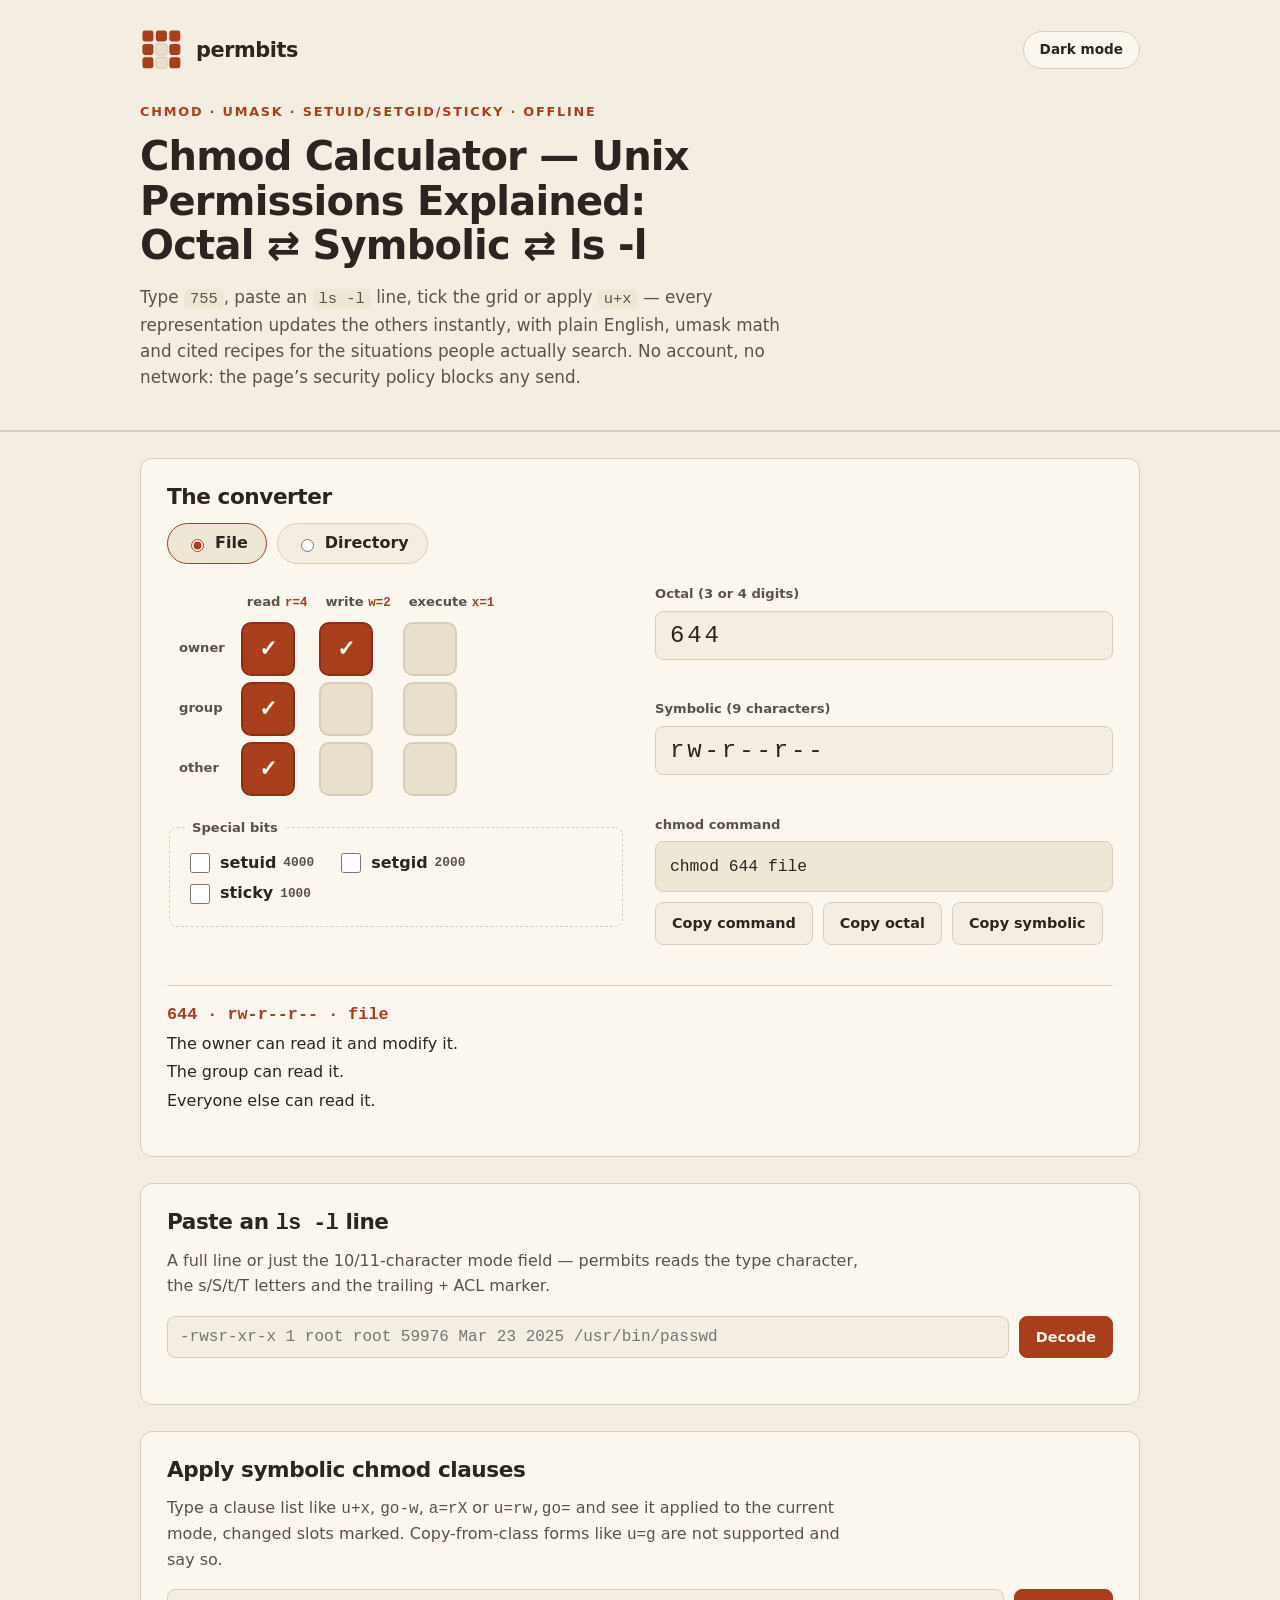
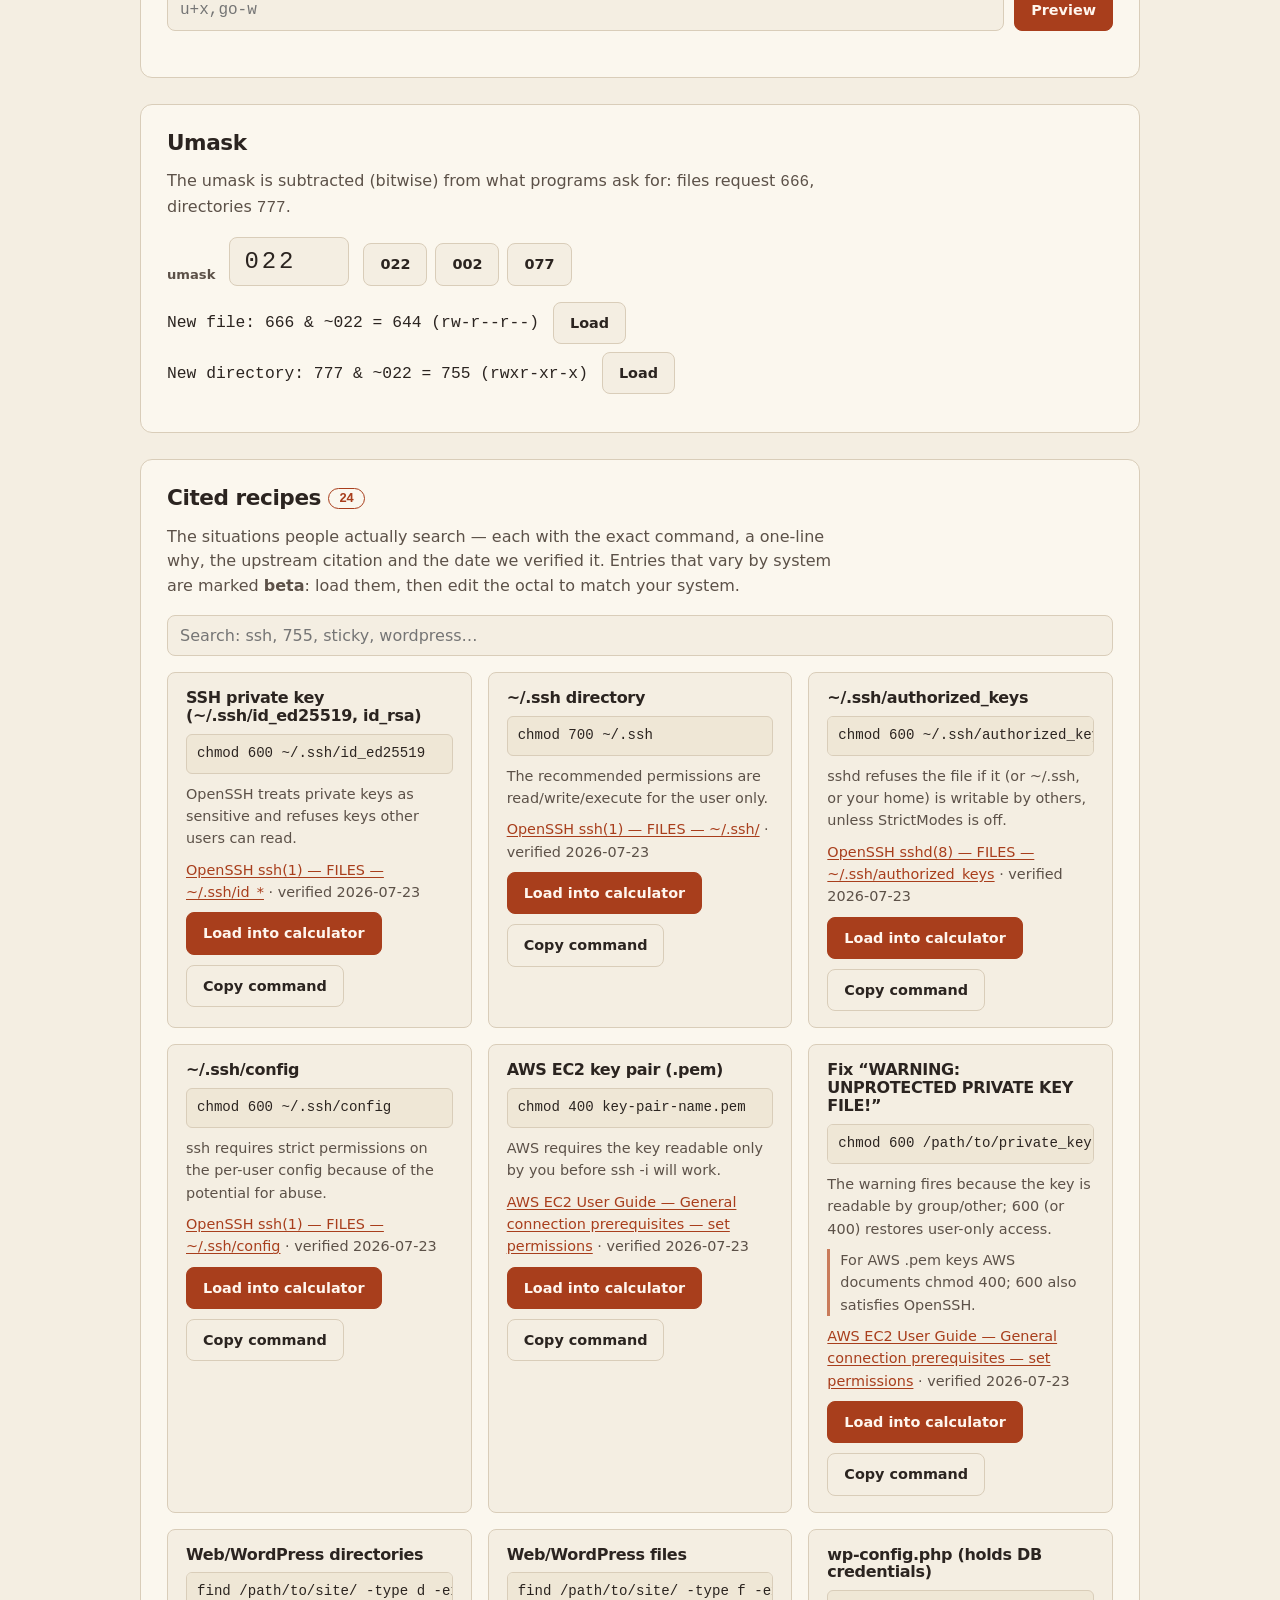
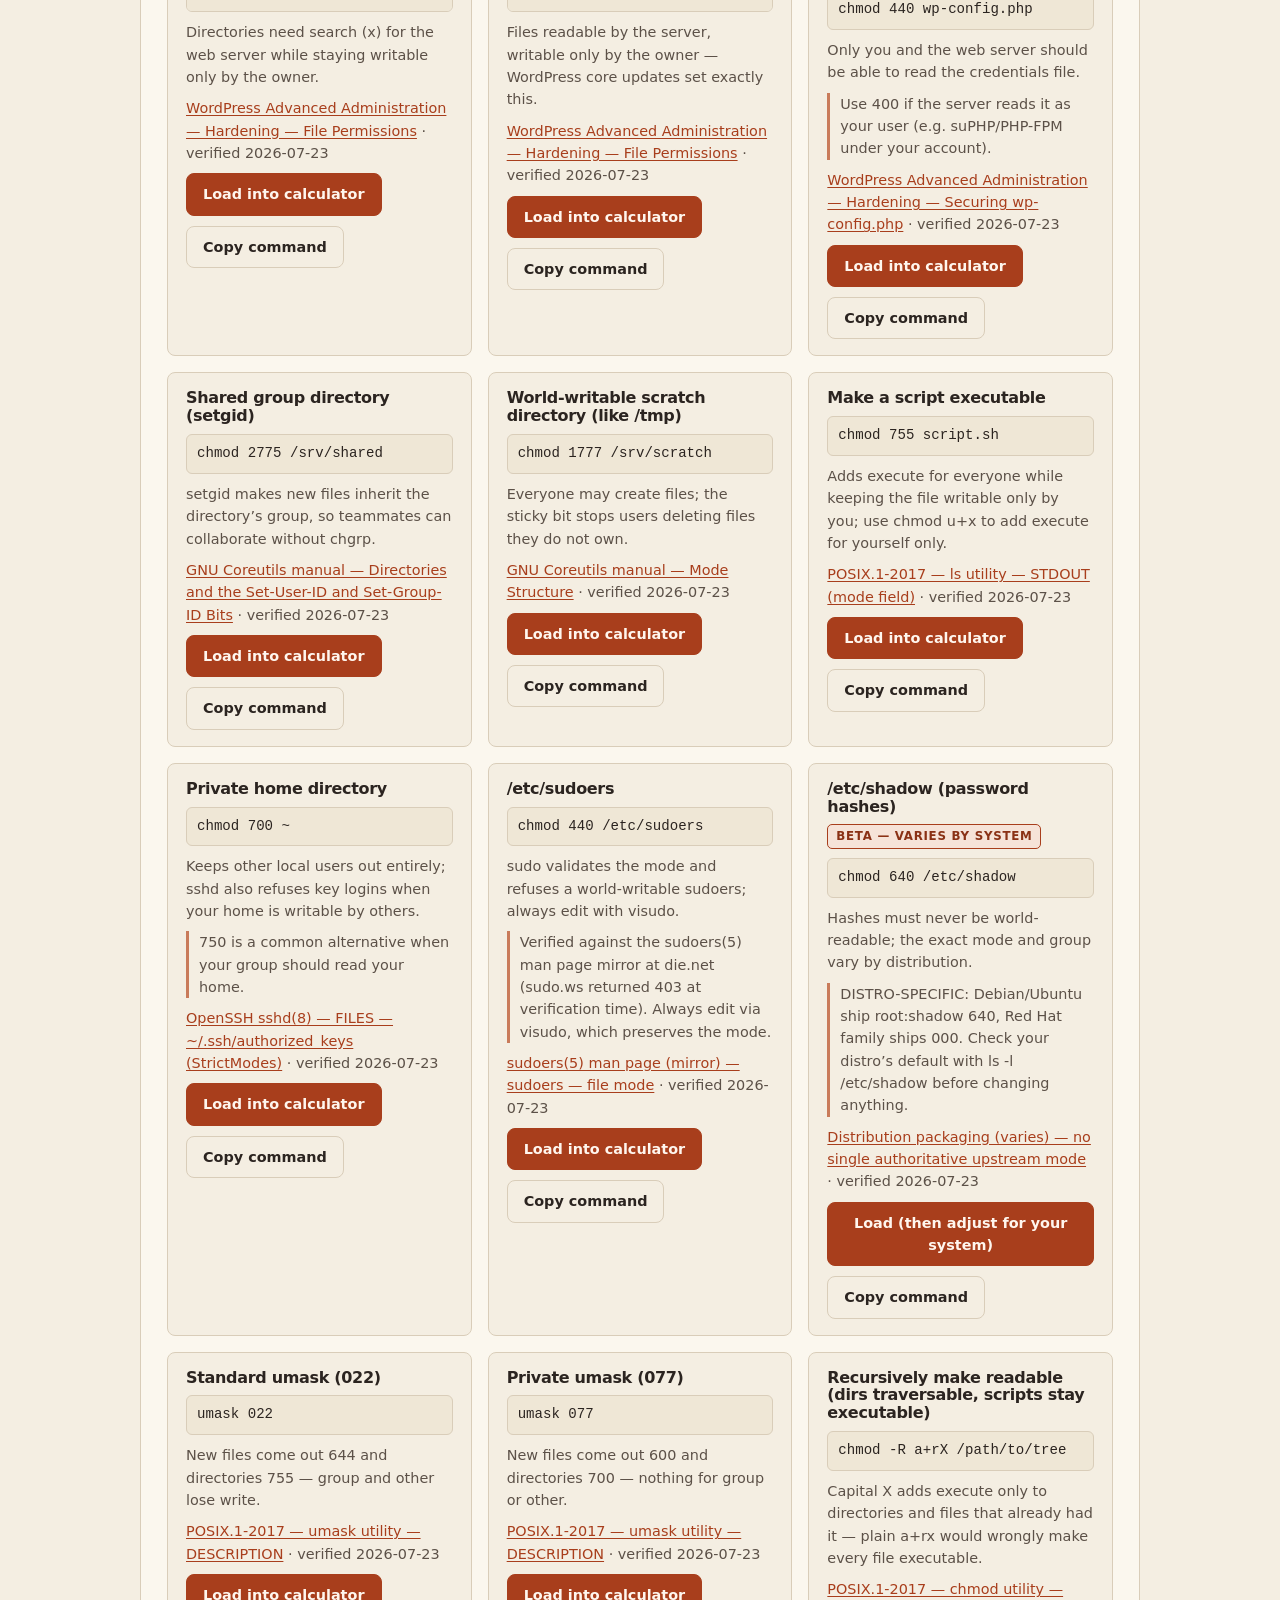
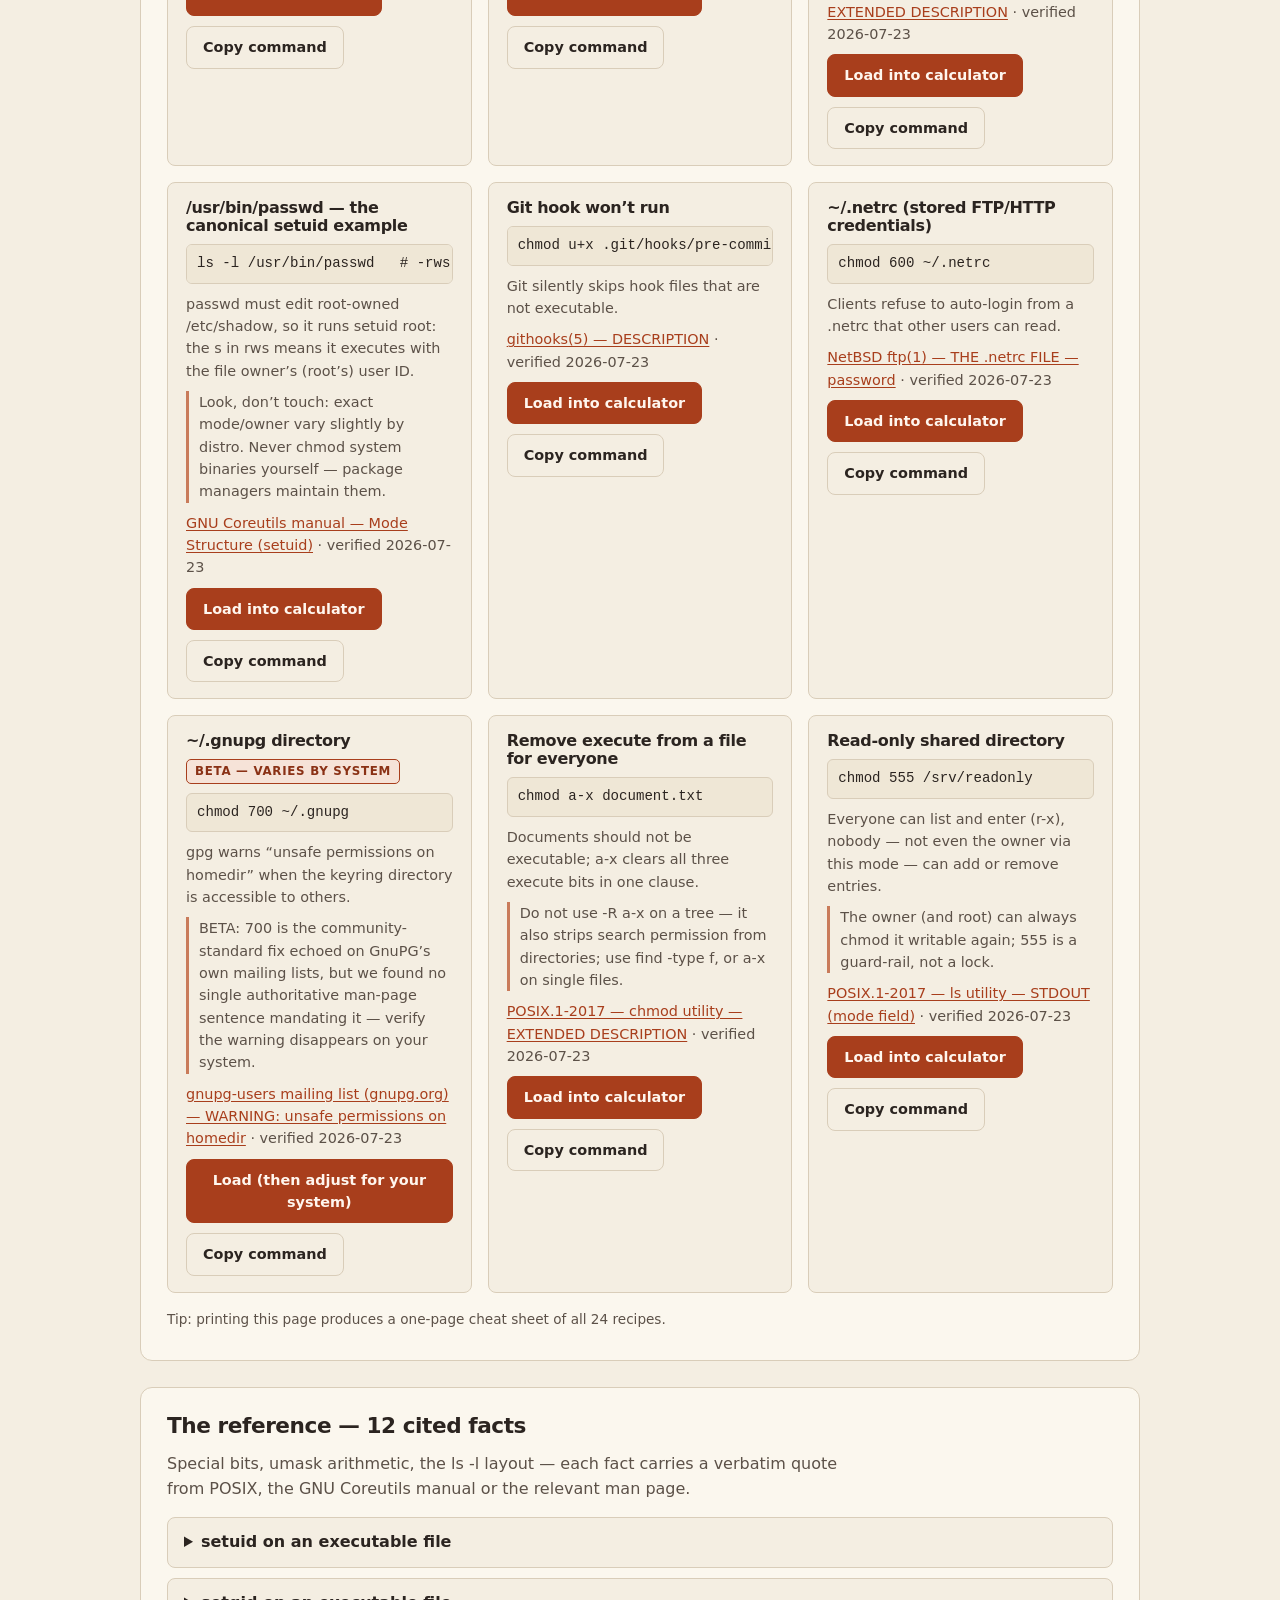
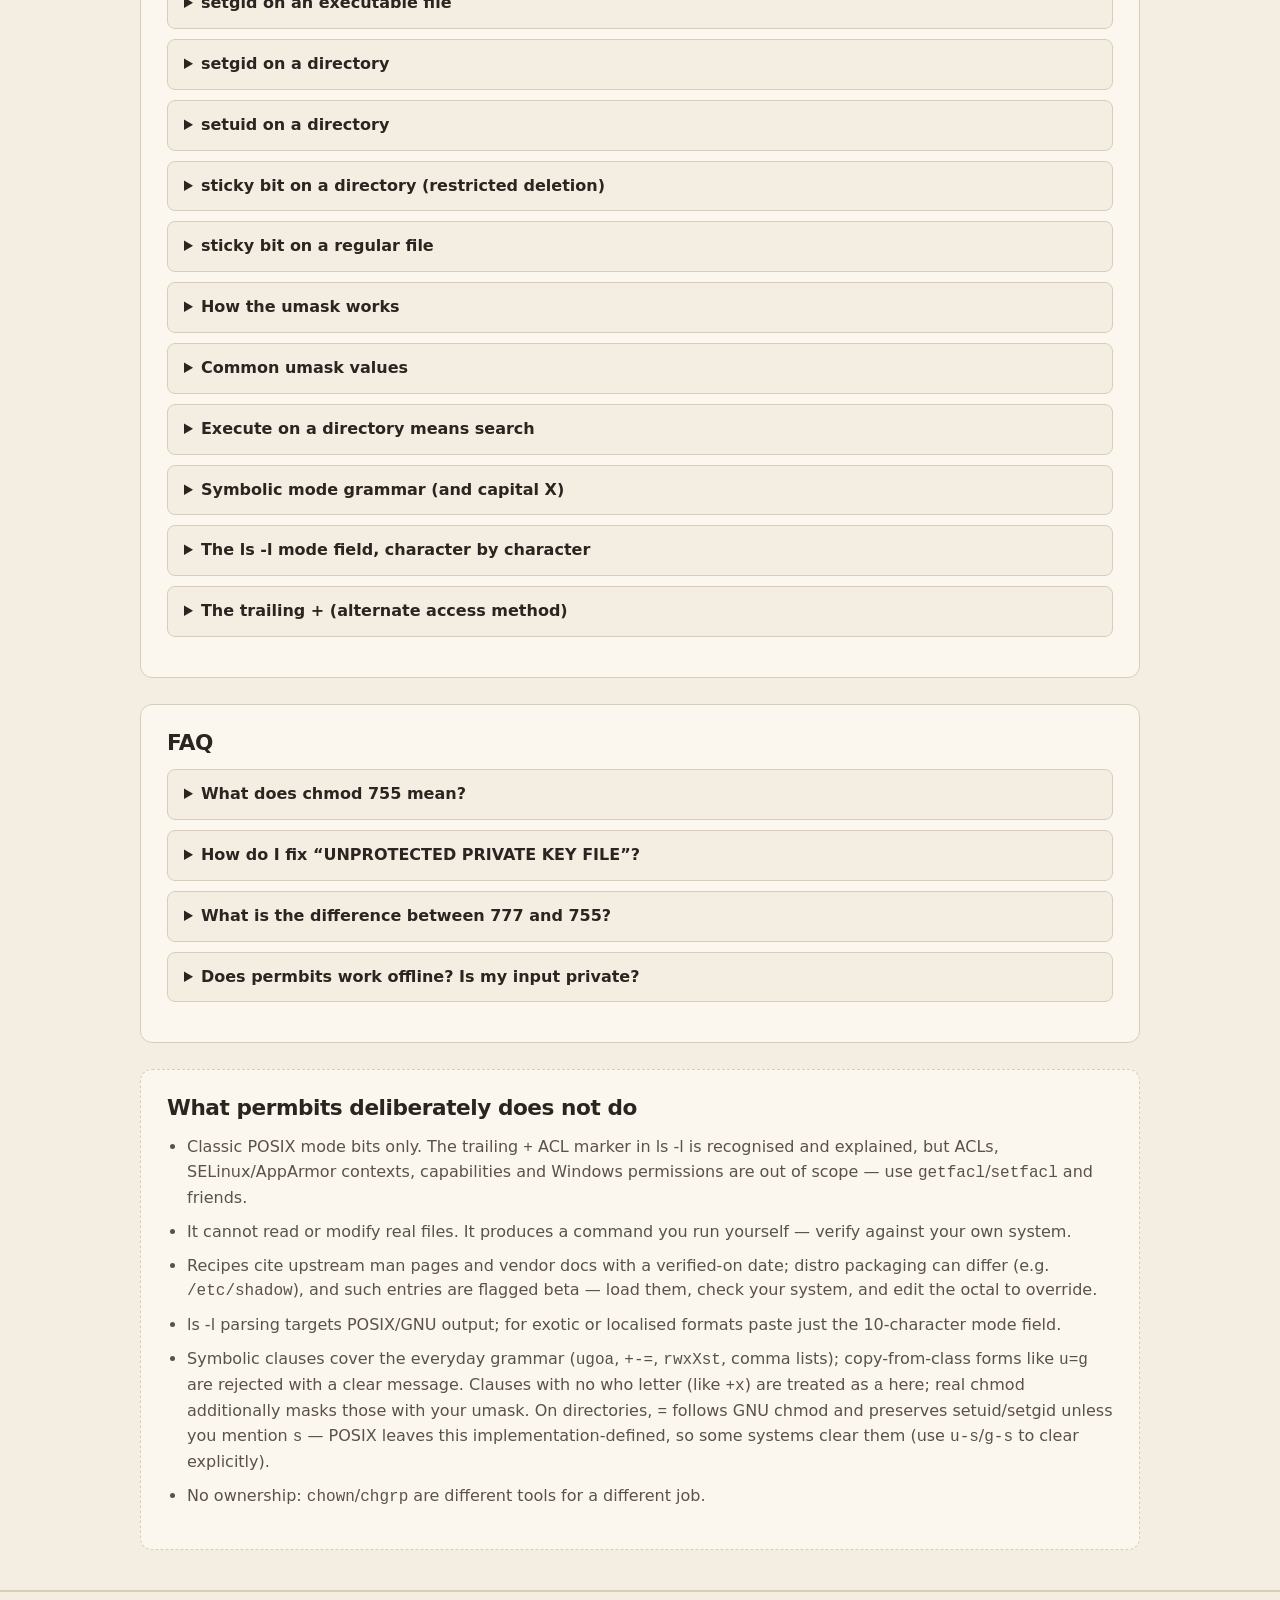
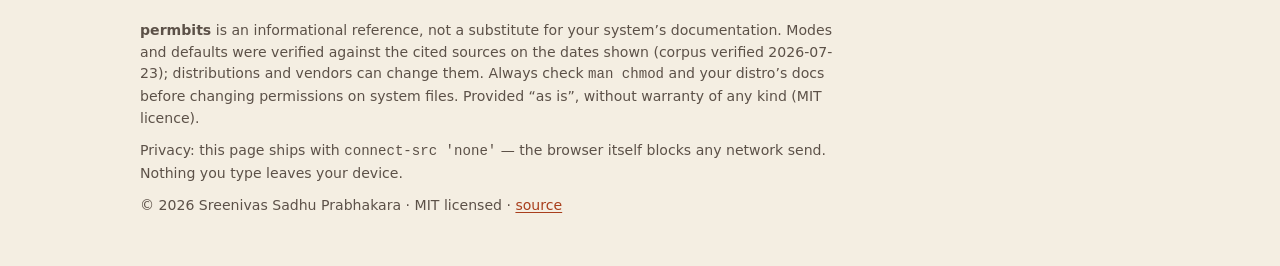
==== commit 3cd2631d: "permbits: review fixes — GNU '=' dir setuid/setgid semantics, umask panel on boot, accurate ./@ mark" ====
--- a/index.html
+++ b/index.html
@@ -312,7 +312,10 @@
         <li>Symbolic clauses cover the everyday grammar (<span class="mono">ugoa</span>, <span class="mono">+-=</span>,
             <span class="mono">rwxXst</span>, comma lists); copy-from-class forms like <span class="mono">u=g</span> are
             rejected with a clear message. Clauses with no who letter (like <span class="mono">+x</span>) are treated as
-            <span class="mono">a</span> here; real chmod additionally masks those with your umask.</li>
+            <span class="mono">a</span> here; real chmod additionally masks those with your umask. On directories,
+            <span class="mono">=</span> follows GNU chmod and preserves setuid/setgid unless you mention
+            <span class="mono">s</span> — POSIX leaves this implementation-defined, so some systems clear them
+            (use <span class="mono">u-s</span>/<span class="mono">g-s</span> to clear explicitly).</li>
         <li>No ownership: <span class="mono">chown</span>/<span class="mono">chgrp</span> are different tools for a different job.</li>
       </ul>
     </section>
